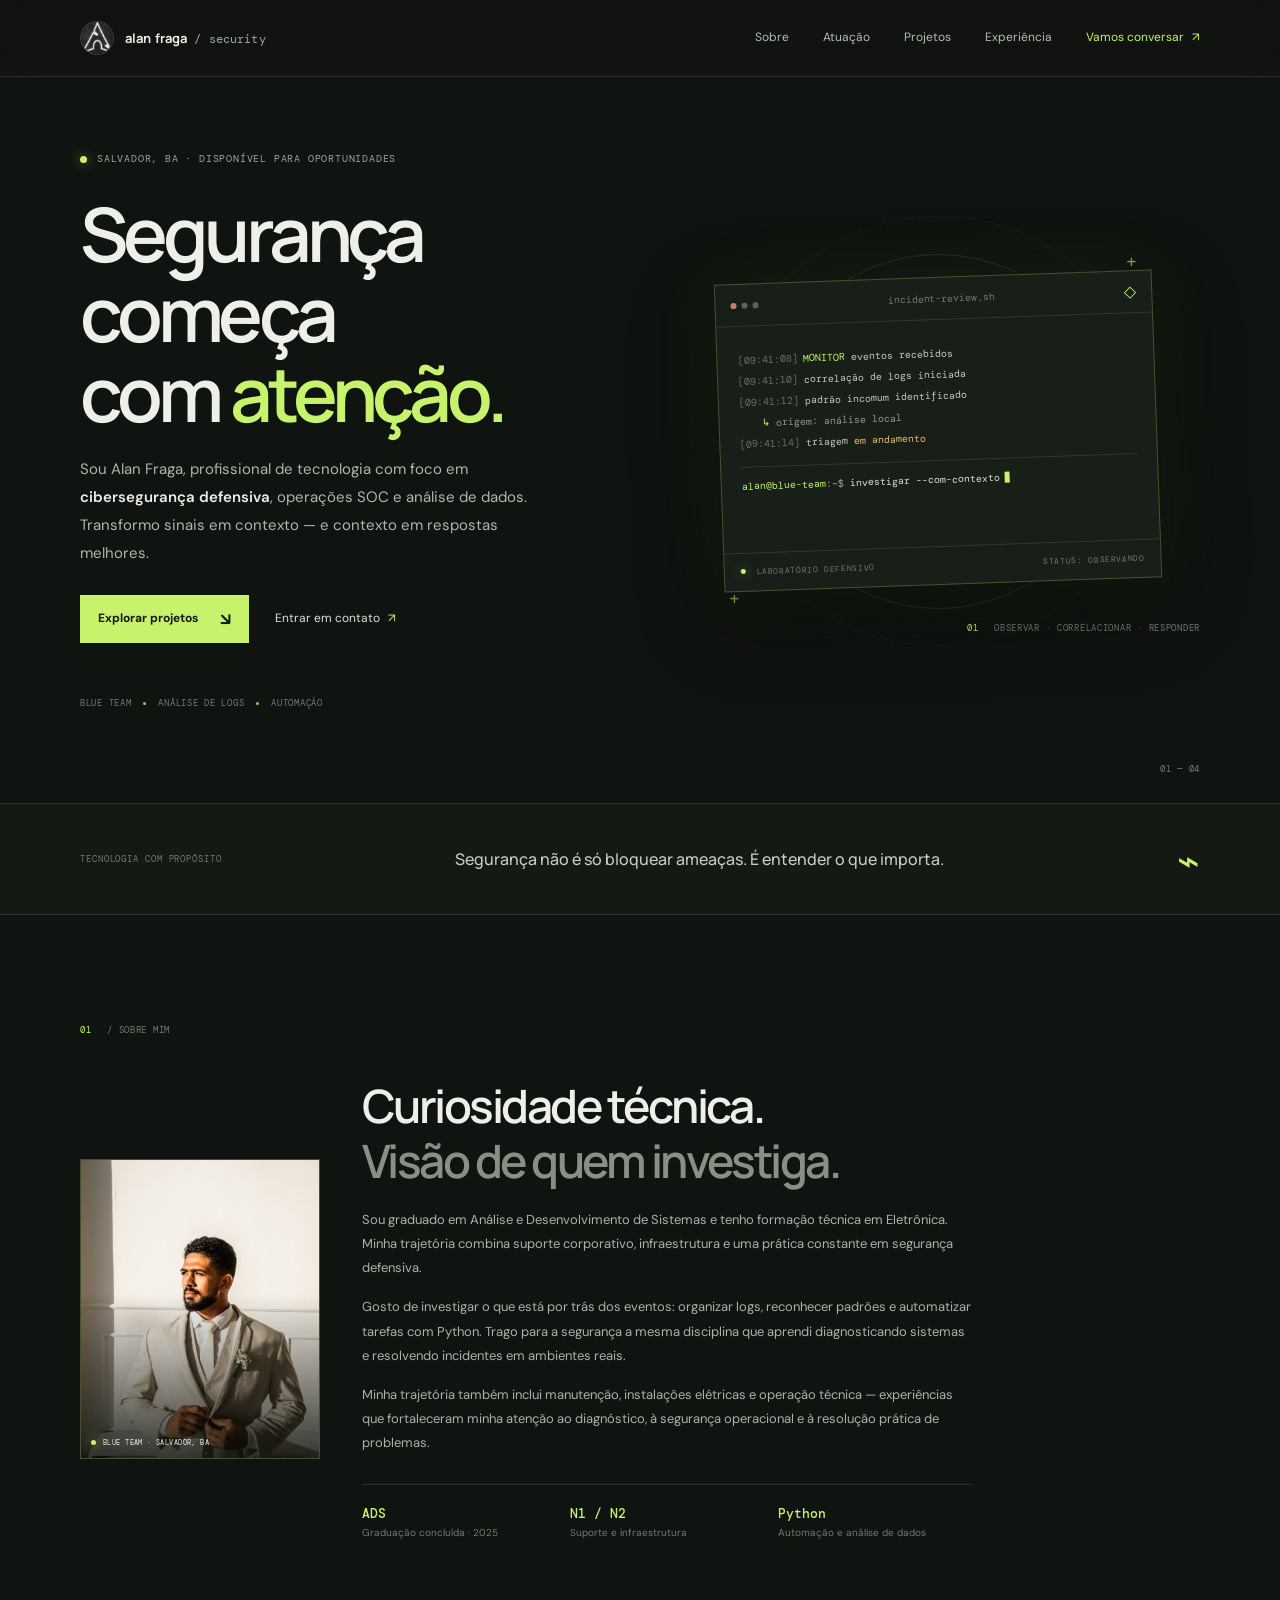
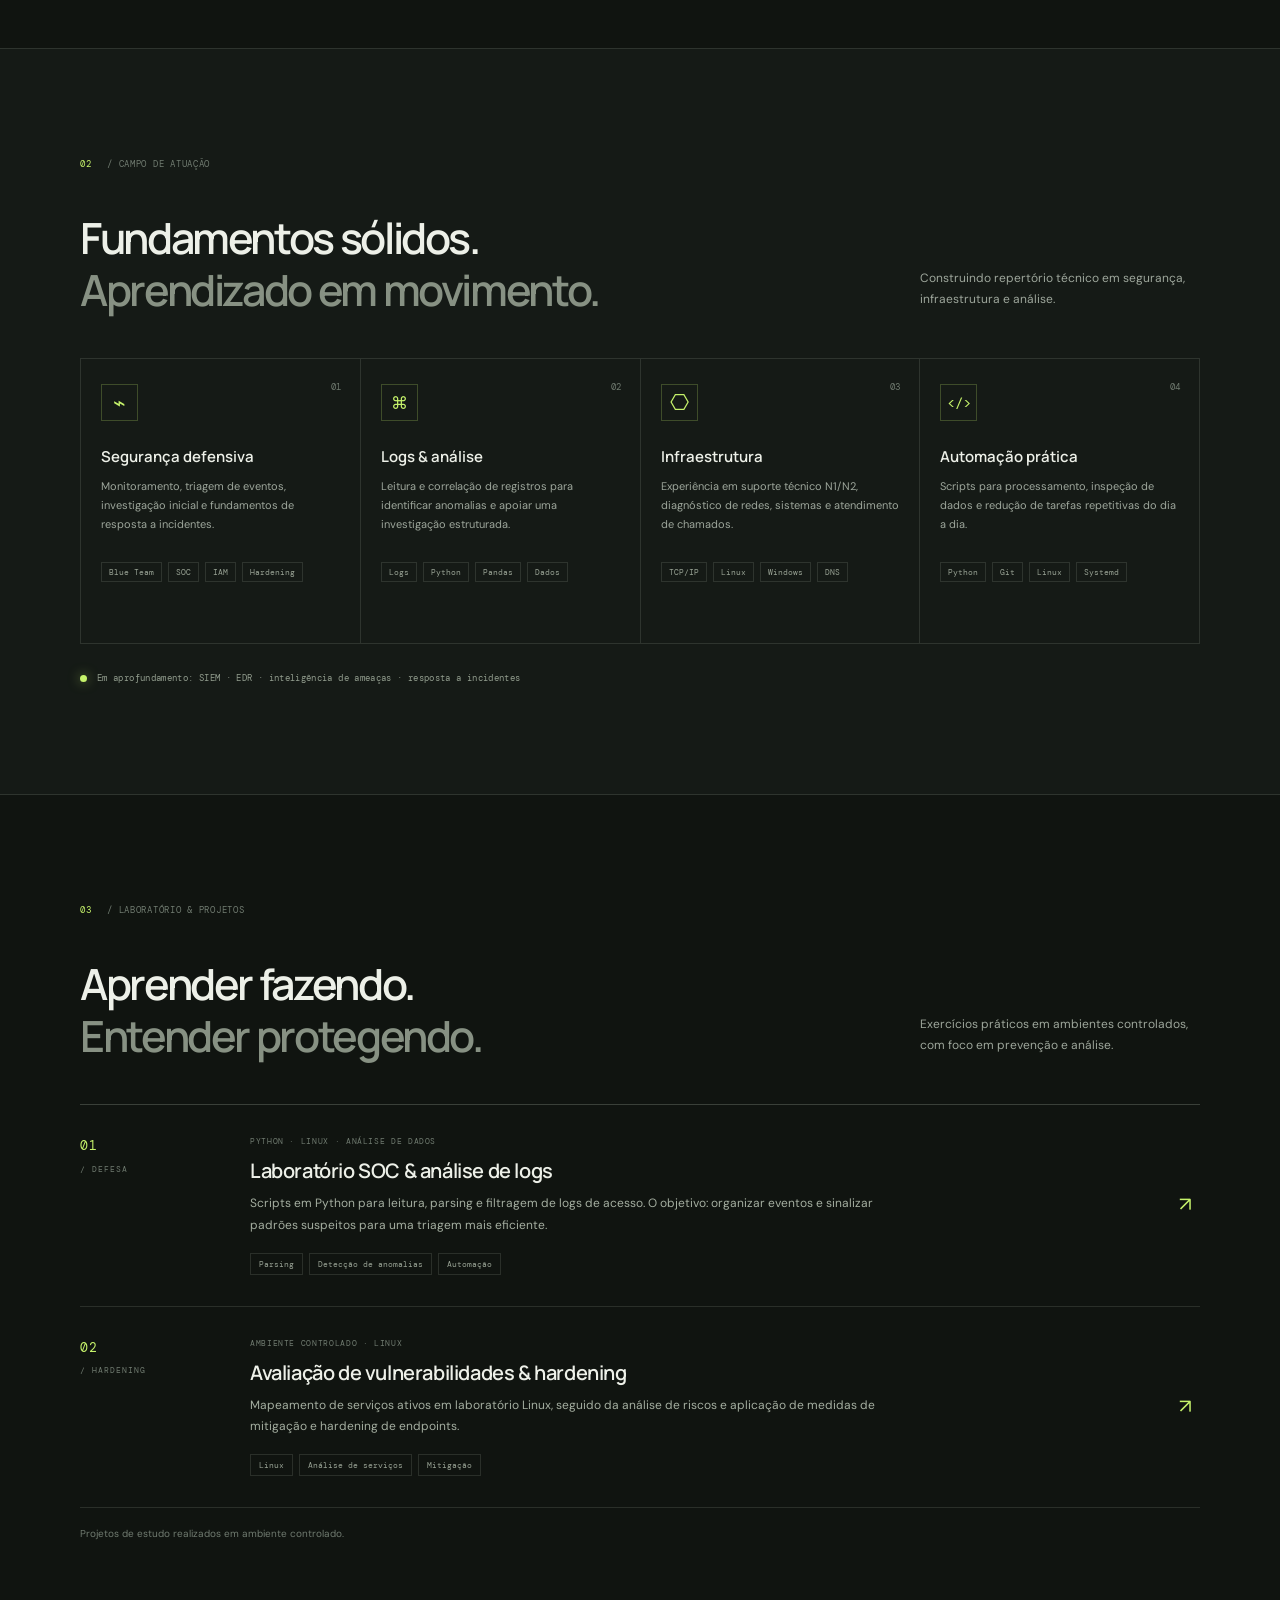
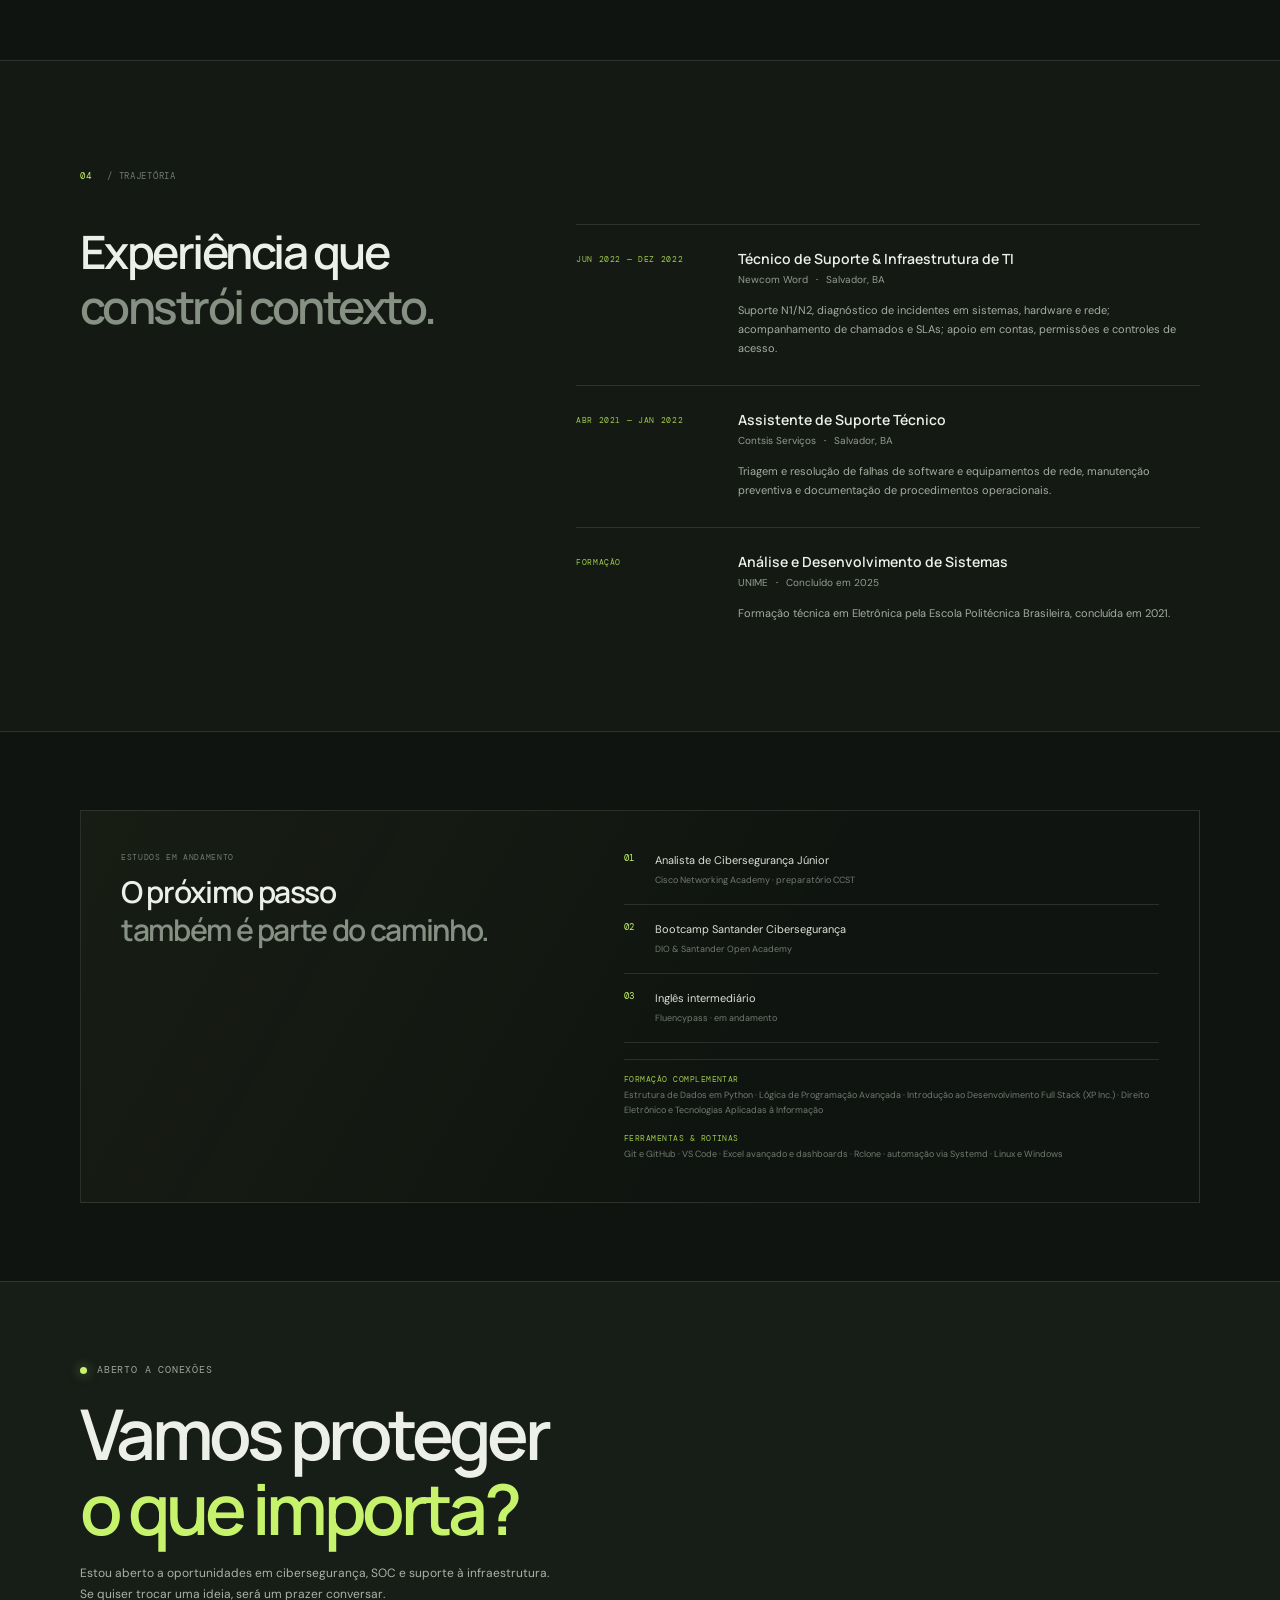
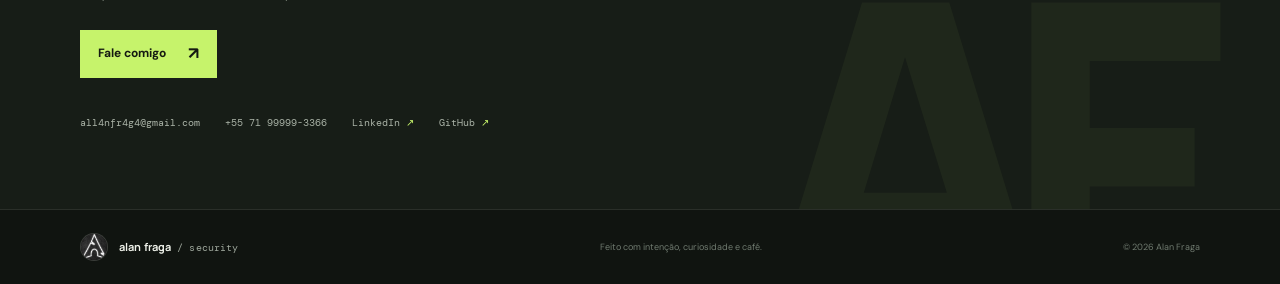
==== portfolio/index.html @ 0bc8e5f0 "Add JavaScript functionality for menu toggle and reveal animations; create new CSS styles for layout" ====
<!doctype html>
<html lang="pt-BR">
  <head>
    <meta name="google-site-verification" content="google630a943c3a848f7e.html" />
    <meta charset="utf-8" />
    <meta name="viewport" content="width=device-width, initial-scale=1" />
    <meta
      name="description"
      content="Portfólio de Alan Fraga — cibersegurança defensiva, operações SOC e análise de dados."
    />
    <meta name="theme-color" content="#101410" />
    <title>Alan Fraga — Cibersegurança & Blue Team</title>
    <link rel="preconnect" href="https://fonts.googleapis.com" />
    <link rel="preconnect" href="https://fonts.gstatic.com" crossorigin />
    <link
      href="https://fonts.googleapis.com/css2?family=DM+Mono:wght@400;500&family=DM+Sans:wght@400;500;600;700&family=Manrope:wght@400;500;600;700;800&display=swap"
      rel="stylesheet"
    />
    <link rel="stylesheet" href="styles.css" />
    <script src="script.js" defer></script>
  </head>
  <body>
    <a class="skip-link" href="#conteudo">Pular para o conteúdo</a>

    <header class="site-header">
      <nav class="nav shell" aria-label="Navegação principal">
        <a class="brand" href="#inicio" aria-label="Alan Fraga, início">
          <span class="brand-mark" aria-hidden="true"><img src="assets/arch-linux-mark.jpg" alt="" /></span>
          <span class="brand-name">alan fraga<span> / security</span></span>
        </a>
        <button class="menu-toggle" type="button" aria-expanded="false" aria-controls="nav-links">
          <span class="sr-only">Abrir menu</span>
          <span></span><span></span>
        </button>
        <div class="nav-links" id="nav-links">
          <a href="#sobre">Sobre</a>
          <a href="#atuacao">Atuação</a>
          <a href="#projetos">Projetos</a>
          <a href="#experiencia">Experiência</a>
          <a class="nav-contact" href="#contato">Vamos conversar <span aria-hidden="true">↗</span></a>
        </div>
      </nav>
    </header>

    <main id="conteudo">
      <section class="hero shell" id="inicio">
        <div class="hero-copy reveal">
          <p class="eyebrow"><span class="status-dot"></span> Salvador, BA · disponível para oportunidades</p>
          <h1>Segurança começa<br />com <span>atenção.</span></h1>
          <p class="hero-intro">
            Sou Alan Fraga, profissional de tecnologia com foco em <strong>cibersegurança defensiva</strong>,
            operações SOC e análise de dados. Transformo sinais em contexto — e contexto em respostas melhores.
          </p>
          <div class="hero-actions">
            <a class="button button-primary" href="#projetos">Explorar projetos <span aria-hidden="true">↘</span></a>
            <a class="text-link" href="mailto:all4nfr4g4@gmail.com">Entrar em contato <span aria-hidden="true">↗</span></a>
          </div>
          <div class="hero-meta" aria-label="Áreas de interesse">
            <span>BLUE TEAM</span><i></i><span>ANÁLISE DE LOGS</span><i></i><span>AUTOMAÇÃO</span>
          </div>
        </div>

        <div class="hero-visual reveal" role="img" aria-label="Painel ilustrativo de monitoramento de segurança">
          <div class="orbit orbit-one"></div>
          <div class="orbit orbit-two"></div>
          <div class="visual-cross cross-one">+</div>
          <div class="visual-cross cross-two">+</div>
          <div class="terminal-card">
            <div class="terminal-top">
              <span class="terminal-dots"><i></i><i></i><i></i></span>
              <span>incident-review.sh</span>
              <span class="terminal-lock" aria-hidden="true">◇</span>
            </div>
            <div class="terminal-body">
              <p><span class="terminal-muted">[09:41:08]</span> <span class="terminal-green">MONITOR</span> eventos recebidos</p>
              <p><span class="terminal-muted">[09:41:10]</span> correlação de logs iniciada</p>
              <p><span class="terminal-muted">[09:41:12]</span> padrão incomum identificado</p>
              <p class="terminal-indent"><span class="terminal-green">↳</span> origem: análise local</p>
              <p><span class="terminal-muted">[09:41:14]</span> triagem <span class="terminal-amber">em andamento</span></p>
              <div class="terminal-rule"></div>
              <p class="terminal-command"><span>alan@blue-team</span>:~$ <b>investigar --com-contexto</b><i class="cursor"></i></p>
            </div>
            <div class="terminal-foot">
              <span><i class="mini-pulse"></i> LABORATÓRIO DEFENSIVO</span>
              <span>STATUS: OBSERVANDO</span>
            </div>
          </div>
          <div class="visual-caption"><span>01</span> observar · correlacionar · responder</div>
        </div>
        <div class="hero-index" aria-hidden="true">01 — 04</div>
      </section>

      <section class="intro-strip">
        <div class="shell strip-inner">
          <p>TECNOLOGIA COM PROPÓSITO</p>
          <span>Segurança não é só bloquear ameaças.<br class="mobile-break" /> É entender o que importa.</span>
          <span class="strip-symbol" aria-hidden="true">⌁</span>
        </div>
      </section>

      <section class="section shell about-section" id="sobre">
        <div class="section-label reveal"><span>01</span> / SOBRE MIM</div>
        <div class="about-grid">
          <figure class="profile-photo reveal">
            <img src="assets/alan-fraga.jpg" alt="Alan Fraga em traje social" />
            <figcaption><span class="status-dot"></span> BLUE TEAM · SALVADOR, BA</figcaption>
          </figure>
          <div class="about-story">
            <h2 class="section-title reveal">Curiosidade técnica.<br /><span>Visão de quem investiga.</span></h2>
            <div class="about-copy reveal">
              <p>
                Sou graduado em Análise e Desenvolvimento de Sistemas e tenho formação técnica em Eletrônica.
                Minha trajetória combina suporte corporativo, infraestrutura e uma prática constante em segurança defensiva.
              </p>
              <p>
                Gosto de investigar o que está por trás dos eventos: organizar logs, reconhecer padrões e automatizar
                tarefas com Python. Trago para a segurança a mesma disciplina que aprendi diagnosticando sistemas
                e resolvendo incidentes em ambientes reais.
              </p>
              <p>
                Minha trajetória também inclui manutenção, instalações elétricas e operação técnica — experiências
                que fortaleceram minha atenção ao diagnóstico, à segurança operacional e à resolução prática de problemas.
              </p>
              <div class="about-facts">
                <div><strong>ADS</strong><span>Graduação concluída · 2025</span></div>
                <div><strong>N1 / N2</strong><span>Suporte e infraestrutura</span></div>
                <div><strong>Python</strong><span>Automação e análise de dados</span></div>
              </div>
            </div>
          </div>
        </div>
      </section>

      <section class="section expertise-section" id="atuacao">
        <div class="shell">
          <div class="section-label reveal"><span>02</span> / CAMPO DE ATUAÇÃO</div>
          <div class="section-heading-row">
            <h2 class="section-title reveal">Fundamentos sólidos.<br /><span>Aprendizado em movimento.</span></h2>
            <p class="section-aside reveal">Construindo repertório técnico em segurança, infraestrutura e análise.</p>
          </div>
          <div class="expertise-grid">
            <article class="expertise-card reveal">
              <span class="card-index">01</span>
              <div class="expertise-icon" aria-hidden="true">⌁</div>
              <h3>Segurança defensiva</h3>
              <p>Monitoramento, triagem de eventos, investigação inicial e fundamentos de resposta a incidentes.</p>
              <div class="tag-list"><span>Blue Team</span><span>SOC</span><span>IAM</span><span>Hardening</span></div>
            </article>
            <article class="expertise-card reveal">
              <span class="card-index">02</span>
              <div class="expertise-icon icon-chart" aria-hidden="true">⌘</div>
              <h3>Logs & análise</h3>
              <p>Leitura e correlação de registros para identificar anomalias e apoiar uma investigação estruturada.</p>
              <div class="tag-list"><span>Logs</span><span>Python</span><span>Pandas</span><span>Dados</span></div>
            </article>
            <article class="expertise-card reveal">
              <span class="card-index">03</span>
              <div class="expertise-icon icon-network" aria-hidden="true">⎔</div>
              <h3>Infraestrutura</h3>
              <p>Experiência em suporte técnico N1/N2, diagnóstico de redes, sistemas e atendimento de chamados.</p>
              <div class="tag-list"><span>TCP/IP</span><span>Linux</span><span>Windows</span><span>DNS</span></div>
            </article>
            <article class="expertise-card reveal">
              <span class="card-index">04</span>
              <div class="expertise-icon icon-code" aria-hidden="true">&lt;/&gt;</div>
              <h3>Automação prática</h3>
              <p>Scripts para processamento, inspeção de dados e redução de tarefas repetitivas do dia a dia.</p>
              <div class="tag-list"><span>Python</span><span>Git</span><span>Linux</span><span>Systemd</span></div>
            </article>
          </div>
          <p class="learning-note"><span class="status-dot"></span> Em aprofundamento: SIEM · EDR · inteligência de ameaças · resposta a incidentes</p>
        </div>
      </section>

      <section class="section shell projects-section" id="projetos">
        <div class="section-label reveal"><span>03</span> / LABORATÓRIO & PROJETOS</div>
        <div class="section-heading-row">
          <h2 class="section-title reveal">Aprender fazendo.<br /><span>Entender protegendo.</span></h2>
          <p class="section-aside reveal">Exercícios práticos em ambientes controlados, com foco em prevenção e análise.</p>
        </div>
        <div class="project-list">
          <article class="project-card reveal">
            <div class="project-number">01<span> / DEFESA</span></div>
            <div class="project-main">
              <p class="project-kicker">PYTHON · LINUX · ANÁLISE DE DADOS</p>
              <h3>Laboratório SOC & análise de logs</h3>
              <p>Scripts em Python para leitura, parsing e filtragem de logs de acesso. O objetivo: organizar eventos e sinalizar padrões suspeitos para uma triagem mais eficiente.</p>
              <div class="project-tags"><span>Parsing</span><span>Detecção de anomalias</span><span>Automação</span></div>
            </div>
            <div class="project-arrow" aria-hidden="true">↗</div>
          </article>
          <article class="project-card reveal">
            <div class="project-number">02<span> / HARDENING</span></div>
            <div class="project-main">
              <p class="project-kicker">AMBIENTE CONTROLADO · LINUX</p>
              <h3>Avaliação de vulnerabilidades & hardening</h3>
              <p>Mapeamento de serviços ativos em laboratório Linux, seguido da análise de riscos e aplicação de medidas de mitigação e hardening de endpoints.</p>
              <div class="project-tags"><span>Linux</span><span>Análise de serviços</span><span>Mitigação</span></div>
            </div>
            <div class="project-arrow" aria-hidden="true">↗</div>
          </article>
        </div>
        <p class="project-disclaimer">Projetos de estudo realizados em ambiente controlado.</p>
      </section>

      <section class="section experience-section" id="experiencia">
        <div class="shell">
          <div class="section-label reveal"><span>04</span> / TRAJETÓRIA</div>
          <div class="experience-grid">
            <h2 class="section-title reveal">Experiência que<br /><span>constrói contexto.</span></h2>
            <div class="timeline">
              <article class="timeline-item reveal">
                <div class="timeline-date">JUN 2022 — DEZ 2022</div>
                <div class="timeline-content">
                  <h3>Técnico de Suporte & Infraestrutura de TI</h3>
                  <p class="timeline-company">Newcom Word <span>·</span> Salvador, BA</p>
                  <p>Suporte N1/N2, diagnóstico de incidentes em sistemas, hardware e rede; acompanhamento de chamados e SLAs; apoio em contas, permissões e controles de acesso.</p>
                </div>
              </article>
              <article class="timeline-item reveal">
                <div class="timeline-date">ABR 2021 — JAN 2022</div>
                <div class="timeline-content">
                  <h3>Assistente de Suporte Técnico</h3>
                  <p class="timeline-company">Contsis Serviços <span>·</span> Salvador, BA</p>
                  <p>Triagem e resolução de falhas de software e equipamentos de rede, manutenção preventiva e documentação de procedimentos operacionais.</p>
                </div>
              </article>
              <article class="timeline-item timeline-education reveal">
                <div class="timeline-date">FORMAÇÃO</div>
                <div class="timeline-content">
                  <h3>Análise e Desenvolvimento de Sistemas</h3>
                  <p class="timeline-company">UNIME <span>·</span> Concluído em 2025</p>
                  <p>Formação técnica em Eletrônica pela Escola Politécnica Brasileira, concluída em 2021.</p>
                </div>
              </article>
            </div>
          </div>
        </div>
      </section>

      <section class="learning-section shell">
        <div class="learning-panel reveal">
          <div>
            <p class="project-kicker">ESTUDOS EM ANDAMENTO</p>
            <h2>O próximo passo<br /><span>também é parte do caminho.</span></h2>
          </div>
          <div class="learning-items">
            <p><span>01</span> Analista de Cibersegurança Júnior <small>Cisco Networking Academy · preparatório CCST</small></p>
            <p><span>02</span> Bootcamp Santander Cibersegurança <small>DIO & Santander Open Academy</small></p>
            <p><span>03</span> Inglês intermediário <small>Fluencypass · em andamento</small></p>
            <div class="study-extra">
              <p><strong>FORMAÇÃO COMPLEMENTAR</strong><small>Estrutura de Dados em Python · Lógica de Programação Avançada · Introdução ao Desenvolvimento Full Stack (XP Inc.) · Direito Eletrônico e Tecnologias Aplicadas à Informação</small></p>
              <p><strong>FERRAMENTAS & ROTINAS</strong><small>Git e GitHub · VS Code · Excel avançado e dashboards · Rclone · automação via Systemd · Linux e Windows</small></p>
            </div>
          </div>
        </div>
      </section>

      <section class="contact-section" id="contato">
        <div class="shell contact-content reveal">
          <p class="eyebrow"><span class="status-dot"></span> ABERTO A CONEXÕES</p>
          <h2>Vamos proteger<br /><span>o que importa?</span></h2>
          <p>Estou aberto a oportunidades em cibersegurança, SOC e suporte à infraestrutura. Se quiser trocar uma ideia, será um prazer conversar.</p>
          <a class="button button-primary" href="mailto:all4nfr4g4@gmail.com">Fale comigo <span aria-hidden="true">↗</span></a>
          <div class="contact-links">
            <a href="mailto:all4nfr4g4@gmail.com">all4nfr4g4@gmail.com</a>
            <a href="tel:+5571999993366">+55 71 99999-3366</a>
            <a href="https://www.linkedin.com/in/alan-fraga-46285b385/" target="_blank" rel="noreferrer">LinkedIn <span aria-hidden="true">↗</span></a>
            <a href="https://github.com/all4nfr4g4" target="_blank" rel="noreferrer">GitHub <span aria-hidden="true">↗</span></a>
          </div>
          <div class="contact-decoration" aria-hidden="true">AF<span>.</span></div>
        </div>
      </section>
    </main>

    <footer class="site-footer">
      <div class="shell footer-inner">
        <a class="brand footer-brand" href="#inicio"><span class="brand-mark" aria-hidden="true"><img src="assets/arch-linux-mark.jpg" alt="" /></span><span class="brand-name">alan fraga<span> / security</span></span></a>
        <p>Feito com intenção, curiosidade e café.</p>
        <p>© <span id="current-year">2026</span> Alan Fraga</p>
      </div>
    </footer>
  </body>
</html>
---- portfolio/styles.css ----
:root {
  color-scheme: dark;
  --bg: #101410;
  --bg-soft: #151a16;
  --surface: #1a201b;
  --surface-light: #202820;
  --line: rgba(226, 238, 219, 0.12);
  --line-strong: rgba(226, 238, 219, 0.2);
  --text: #edf0e8;
  --muted: #9da69b;
  --subtle: #707b70;
  --accent: #c6f36b;
  --accent-dark: #9dc94b;
  --mono: "DM Mono", monospace;
  --sans: "DM Sans", sans-serif;
  --display: "Manrope", sans-serif;
}

* { box-sizing: border-box; }
html { scroll-behavior: smooth; scroll-padding-top: 88px; }
body {
  margin: 0;
  background: var(--bg);
  color: var(--text);
  font-family: var(--sans);
  font-size: 15px;
  line-height: 1.65;
  -webkit-font-smoothing: antialiased;
}
::selection { color: var(--bg); background: var(--accent); }
a { color: inherit; text-decoration: none; }
button { font: inherit; }
.shell { width: min(1120px, calc(100% - 64px)); margin-inline: auto; }
.sr-only, .skip-link:not(:focus) {
  position: absolute;
  width: 1px;
  height: 1px;
  padding: 0;
  margin: -1px;
  overflow: hidden;
  clip: rect(0, 0, 0, 0);
  white-space: nowrap;
  border: 0;
}
.skip-link:focus {
  position: fixed;
  z-index: 20;
  top: 12px;
  left: 12px;
  padding: 10px 14px;
  color: var(--bg);
  background: var(--accent);
}
.site-header { position: sticky; z-index: 10; top: 0; background: rgba(16, 20, 16, .88); border-bottom: 1px solid var(--line); backdrop-filter: blur(18px); }
.nav { height: 76px; display: flex; align-items: center; justify-content: space-between; }
.brand { display: inline-flex; align-items: center; gap: 11px; }
.brand-mark { position: relative; display: block; width: 34px; height: 34px; overflow: hidden; border: 1px solid var(--line-strong); border-radius: 50%; background: #101010; }
.brand-mark img { position: absolute; top: 50%; left: 50%; width: 736px; max-width: none; height: auto; transform: translate(-50%, -50%) scale(.34); }
.brand-name { font: 700 13px var(--display); letter-spacing: .01em; }
.brand-name > span { color: var(--muted); font: 400 12px var(--mono); }
.nav-links { display: flex; align-items: center; gap: 34px; color: #b7beb3; font-size: 12px; }
.nav-links a { transition: color .2s ease; }
.nav-links a:hover, .nav-links a:focus-visible { color: var(--accent); }
.nav-links .nav-contact { color: var(--accent); }
.nav-contact span { margin-left: 5px; }
.menu-toggle { display: none; }

.hero { position: relative; min-height: 648px; display: grid; grid-template-columns: 1.02fr .98fr; align-items: center; gap: 52px; padding-block: 74px 92px; }
.hero-copy { position: relative; z-index: 1; }
.eyebrow, .section-label, .project-kicker, .hero-meta, .visual-caption, .project-number, .timeline-date, .learning-note, .terminal-foot {
  font-family: var(--mono);
  letter-spacing: .08em;
}
.eyebrow { display: flex; align-items: center; gap: 10px; color: var(--muted); font-size: 10px; text-transform: uppercase; }
.status-dot, .mini-pulse { width: 7px; height: 7px; display: inline-block; flex: 0 0 auto; border-radius: 50%; background: var(--accent); box-shadow: 0 0 12px rgba(198, 243, 107, .55); }
h1, h2, h3, p { margin-top: 0; }
.hero h1 { margin: 26px 0 22px; font: 600 clamp(48px, 6vw, 75px)/1.07 var(--display); letter-spacing: -.065em; }
.hero h1 > span, .section-title > span, .contact-content h2 > span, .learning-panel h2 > span { color: var(--accent); }
.hero-intro { max-width: 485px; margin-bottom: 28px; color: #aeb7aa; font-size: 15px; line-height: 1.85; }
.hero-intro strong { color: var(--text); font-weight: 600; }
.hero-actions { display: flex; align-items: center; gap: 26px; }
.button { display: inline-flex; align-items: center; justify-content: center; gap: 22px; min-height: 48px; padding: 0 18px; font-size: 12px; font-weight: 700; transition: background .2s ease, transform .2s ease; }
.button:hover { transform: translateY(-2px); }
.button-primary { color: #151a11; background: var(--accent); }
.button-primary:hover { background: #d3fa82; }
.button span { font-size: 17px; line-height: 1; }
.text-link { color: #dce2d8; font-size: 12px; }
.text-link span { margin-left: 5px; color: var(--accent); }
.hero-meta { display: flex; align-items: center; gap: 12px; margin-top: 53px; color: var(--subtle); font-size: 9px; }
.hero-meta i { width: 3px; height: 3px; background: var(--accent-dark); border-radius: 50%; }
.hero-visual { position: relative; display: grid; min-height: 410px; place-items: center; }
.hero-visual::before { position: absolute; width: 340px; height: 340px; content: ""; background: radial-gradient(circle, rgba(151, 196, 81, .1), transparent 68%); }
.orbit { position: absolute; border: 1px solid rgba(198, 243, 107, .11); border-radius: 50%; }
.orbit-one { width: 355px; height: 355px; }
.orbit-two { width: 430px; height: 430px; border-style: dashed; opacity: .6; }
.terminal-card { position: relative; z-index: 1; width: min(100%, 438px); overflow: hidden; border: 1px solid rgba(198, 243, 107, .25); background: rgba(24, 31, 24, .96); box-shadow: 0 25px 85px rgba(0, 0, 0, .35), 0 0 70px rgba(132, 180, 62, .08); transform: rotate(-2deg); }
.terminal-top { height: 42px; display: flex; align-items: center; justify-content: space-between; padding-inline: 15px; border-bottom: 1px solid var(--line); color: var(--subtle); font: 10px var(--mono); }
.terminal-dots { display: flex; gap: 5px; }
.terminal-dots i { width: 6px; height: 6px; border-radius: 50%; background: #5b6559; }
.terminal-dots i:first-child { background: #bc856b; }
.terminal-lock { color: var(--accent); font-size: 16px; }
.terminal-body { min-height: 226px; padding: 23px 20px 14px; color: #c2cbbf; font: 10px/2.1 var(--mono); }
.terminal-body p { margin: 0; }
.terminal-muted { color: #667366; }
.terminal-green { color: var(--accent); }
.terminal-amber { color: #e6bb75; }
.terminal-indent { padding-left: 22px; color: #8d9989; }
.terminal-rule { height: 1px; margin: 12px 0 8px; background: var(--line); }
.terminal-command { color: #9da99a; }
.terminal-command span { color: var(--accent); }
.terminal-command b { color: #d9e1d3; font-weight: 400; }
.cursor { display: inline-block; width: 5px; height: 11px; margin-left: 5px; vertical-align: -2px; background: var(--accent); animation: blink 1.2s steps(2) infinite; }
.terminal-foot { display: flex; justify-content: space-between; padding: 12px 16px; border-top: 1px solid var(--line); color: var(--subtle); font-size: 8px; }
.mini-pulse { width: 5px; height: 5px; margin-right: 5px; vertical-align: 1px; }
.visual-cross { position: absolute; color: var(--accent-dark); font: 18px var(--mono); opacity: .8; }
.cross-one { top: 24px; right: 12%; }
.cross-two { bottom: 25px; left: 10%; }
.visual-caption { position: absolute; right: 0; bottom: 0; color: var(--subtle); font-size: 9px; text-transform: uppercase; }
.visual-caption span { margin-right: 10px; color: var(--accent); }
.hero-index { position: absolute; right: 0; bottom: 28px; color: var(--subtle); font: 9px var(--mono); letter-spacing: .08em; }

.intro-strip { border-block: 1px solid var(--line); background: #141914; }
.strip-inner { min-height: 110px; display: flex; align-items: center; justify-content: space-between; gap: 20px; }
.strip-inner p { margin: 0; color: var(--subtle); font: 9px var(--mono); letter-spacing: .1em; }
.strip-inner > span:nth-child(2) { color: #c5cdc1; font: 500 16px/1.5 var(--display); }
.strip-symbol { color: var(--accent); font: 38px var(--display); }
.mobile-break { display: none; }
.section { padding-block: 108px; }
.section-label { margin-bottom: 40px; color: var(--subtle); font-size: 9px; }
.section-label span { margin-right: 10px; color: var(--accent); }
.about-grid { display: grid; grid-template-columns: 240px 1fr; align-items: center; gap: 26px 42px; }
.profile-photo { position: relative; aspect-ratio: 4 / 5; margin: 0; overflow: hidden; border: 1px solid rgba(198, 243, 107, .24); background: var(--surface); }
.profile-photo::after { position: absolute; inset: 45% 0 0; content: ""; background: linear-gradient(transparent, rgba(10, 14, 10, .82)); pointer-events: none; }
.profile-photo img { position: absolute; inset: 0; width: 100%; height: 100%; object-fit: cover; object-position: center 25%; }
.profile-photo figcaption { position: absolute; z-index: 1; right: 10px; bottom: 11px; left: 10px; display: flex; align-items: center; gap: 7px; color: #e4ebdf; font: 7px var(--mono); letter-spacing: .06em; }
.profile-photo .status-dot { width: 5px; height: 5px; }
.about-story .section-title { margin-bottom: 20px; }
.section-title { margin: 0; font: 600 clamp(31px, 4vw, 46px)/1.2 var(--display); letter-spacing: -.055em; }
.section-title > span { color: #879183; }
.about-copy { max-width: 610px; color: #aab3a7; font-size: 13px; line-height: 1.85; }
.about-copy p { margin-bottom: 15px; }
.about-facts { display: grid; grid-template-columns: repeat(3, 1fr); gap: 14px; margin-top: 29px; padding-top: 20px; border-top: 1px solid var(--line); }
.about-facts div { display: flex; flex-direction: column; gap: 4px; }
.about-facts strong { color: var(--accent); font: 500 13px var(--mono); }
.about-facts span { color: var(--subtle); font-size: 10px; line-height: 1.45; }

.expertise-section { background: var(--bg-soft); border-block: 1px solid var(--line); }
.section-heading-row { display: flex; align-items: end; justify-content: space-between; gap: 30px; margin-bottom: 43px; }
.section-heading-row .section-title { font-size: clamp(31px, 3.8vw, 43px); }
.section-aside { max-width: 280px; margin: 0 0 5px; color: var(--muted); font-size: 12px; line-height: 1.75; }
.expertise-grid { display: grid; grid-template-columns: repeat(4, 1fr); border-top: 1px solid var(--line); border-left: 1px solid var(--line); }
.expertise-card { position: relative; min-height: 285px; padding: 25px 20px 20px; border-right: 1px solid var(--line); border-bottom: 1px solid var(--line); transition: background .25s ease; }
.expertise-card:hover { background: rgba(198, 243, 107, .035); }
.card-index { position: absolute; top: 22px; right: 19px; color: var(--subtle); font: 9px var(--mono); }
.expertise-icon { width: 37px; height: 37px; display: grid; place-items: center; margin-bottom: 25px; border: 1px solid rgba(198, 243, 107, .23); color: var(--accent); font: 21px var(--mono); }
.icon-chart { font-size: 17px; }
.icon-network { font-size: 22px; }
.icon-code { font-size: 14px; }
.expertise-card h3 { margin-bottom: 10px; font: 600 15px var(--display); }
.expertise-card p { min-height: 67px; margin-bottom: 18px; color: var(--muted); font-size: 11px; line-height: 1.7; }
.tag-list, .project-tags { display: flex; flex-wrap: wrap; gap: 6px; }
.tag-list span, .project-tags span { padding: 4px 7px; border: 1px solid var(--line); color: #98a294; font: 8px var(--mono); }
.learning-note { display: flex; align-items: center; gap: 10px; margin: 27px 0 0; color: #929d8e; font-size: 9px; letter-spacing: .04em; }

.projects-section { padding-bottom: 118px; }
.project-list { border-top: 1px solid var(--line-strong); }
.project-card { display: grid; grid-template-columns: 145px 1fr 35px; gap: 25px; padding: 30px 8px 31px 0; border-bottom: 1px solid var(--line); transition: padding .25s ease, background .25s ease; }
.project-card:hover { padding-left: 10px; background: linear-gradient(90deg, rgba(198, 243, 107, .035), transparent 70%); }
.project-number { color: var(--accent); font-size: 13px; }
.project-number span { display: block; margin-top: 6px; color: var(--subtle); font-size: 8px; }
.project-main { max-width: 690px; }
.project-kicker { margin-bottom: 9px; color: var(--subtle); font-size: 8px; }
.project-main h3 { margin-bottom: 9px; font: 600 20px var(--display); letter-spacing: -.02em; }
.project-main > p:not(.project-kicker) { max-width: 660px; margin-bottom: 16px; color: #a4aea0; font-size: 12px; line-height: 1.8; }
.project-tags span { padding: 5px 8px; }
.project-arrow { align-self: center; justify-self: end; color: var(--accent); font-size: 20px; transition: transform .2s ease; }
.project-card:hover .project-arrow { transform: translate(3px, -3px); }
.project-disclaimer { margin: 18px 0 0; color: var(--subtle); font-size: 10px; }

.experience-section { background: #141914; border-block: 1px solid var(--line); }
.experience-grid { display: grid; grid-template-columns: .8fr 1.2fr; gap: 80px; }
.timeline { border-top: 1px solid var(--line); }
.timeline-item { display: grid; grid-template-columns: 142px 1fr; gap: 20px; padding: 24px 0 27px; border-bottom: 1px solid var(--line); }
.timeline-date { padding-top: 4px; color: var(--accent-dark); font-size: 8px; }
.timeline-content h3 { margin-bottom: 4px; font: 600 14px var(--display); }
.timeline-company { margin-bottom: 12px; color: #929d8e; font-size: 10px; }
.timeline-company span { margin-inline: 5px; color: var(--accent); }
.timeline-content > p:last-child { margin-bottom: 0; color: #a4aea0; font-size: 11px; line-height: 1.75; }
.timeline-education { padding-bottom: 0; border-bottom: 0; }

.learning-section { padding-block: 78px; }
.learning-panel { display: grid; grid-template-columns: .9fr 1.1fr; gap: 65px; padding: 40px; border: 1px solid var(--line); background: linear-gradient(120deg, rgba(198, 243, 107, .045), transparent 60%); }
.learning-panel h2 { margin: 0; font: 600 30px/1.25 var(--display); letter-spacing: -.045em; }
.learning-panel h2 > span { color: #879183; }
.learning-items > p { position: relative; margin: 0; padding: 0 0 16px 31px; border-bottom: 1px solid var(--line); color: #dbe1d6; font-size: 11px; }
.learning-items > p + p { padding-top: 15px; }
.learning-items > p > span { position: absolute; top: 1px; left: 0; color: var(--accent); font: 9px var(--mono); }
.learning-items > p + p > span { top: 16px; }
.learning-items small { display: block; margin-top: 4px; color: var(--subtle); font-size: 9px; }
.study-extra { display: grid; gap: 14px; margin-top: 16px; padding-top: 14px; border-top: 1px solid var(--line); }
.study-extra p { margin: 0; color: #aab3a7; font-size: 9px; line-height: 1.7; }
.study-extra strong { display: block; margin-bottom: 4px; color: var(--accent-dark); font: 8px var(--mono); letter-spacing: .06em; }
.study-extra small { margin: 0; font-size: 9px; }

.contact-section { position: relative; overflow: hidden; border-top: 1px solid var(--line); background: #171d17; }
.contact-content { position: relative; min-height: 475px; display: flex; flex-direction: column; align-items: flex-start; justify-content: center; padding-block: 80px; }
.contact-content .eyebrow { margin-bottom: 17px; }
.contact-content h2 { z-index: 1; margin: 0 0 16px; font: 600 clamp(45px, 6vw, 70px)/1.08 var(--display); letter-spacing: -.065em; }
.contact-content h2 > span { color: var(--accent); }
.contact-content > p:not(.eyebrow) { z-index: 1; max-width: 485px; margin-bottom: 24px; color: #aab3a7; font-size: 12px; line-height: 1.8; }
.contact-content .button { z-index: 1; }
.contact-links { z-index: 1; display: flex; flex-wrap: wrap; gap: 25px; margin-top: 38px; color: #aab3a7; font: 10px var(--mono); }
.contact-links a { transition: color .2s ease; }
.contact-links a:hover { color: var(--accent); }
.contact-links span { color: var(--accent); }
.contact-decoration { position: absolute; right: -15px; bottom: -132px; color: rgba(198, 243, 107, .045); font: 800 430px/.9 var(--display); letter-spacing: -.12em; pointer-events: none; }
.contact-decoration span { color: rgba(198, 243, 107, .13); }
.site-footer { border-top: 1px solid var(--line); }
.footer-inner { min-height: 74px; display: flex; align-items: center; justify-content: space-between; gap: 20px; }
.footer-brand .brand-mark { width: 28px; height: 28px; }
.footer-brand .brand-mark img { transform: translate(-50%, -50%) scale(.28); }
.footer-brand .brand-name { font-size: 11px; }
.footer-brand .brand-name > span { font-size: 10px; }
.footer-inner > p { margin: 0; color: var(--subtle); font-size: 9px; }

.js .reveal { opacity: 0; transform: translateY(14px); transition: opacity .65s ease, transform .65s ease; }
.js .reveal.is-visible { opacity: 1; transform: translateY(0); }
@keyframes blink { 50% { opacity: 0; } }

@media (max-width: 900px) {
  .shell { width: min(100% - 48px, 760px); }
  .hero { min-height: auto; grid-template-columns: 1fr; gap: 34px; padding-block: 82px 76px; }
  .hero-copy { max-width: 650px; }
  .hero-visual { min-height: 385px; }
  .hero-index { bottom: 18px; }
  .about-grid { grid-template-columns: 155px 1fr; gap: 26px; }
  .profile-photo { min-height: 0; }
  .about-copy { max-width: none; }
  .expertise-grid { grid-template-columns: repeat(2, 1fr); }
  .expertise-card { min-height: 250px; }
  .experience-grid { grid-template-columns: 1fr; gap: 36px; }
  .learning-panel { gap: 35px; }
}
@media (max-width: 620px) {
  html { scroll-padding-top: 70px; }
  .shell { width: calc(100% - 40px); }
  .nav { height: 66px; }
  .menu-toggle { width: 38px; height: 38px; display: flex; flex-direction: column; align-items: center; justify-content: center; gap: 5px; border: 1px solid var(--line-strong); background: transparent; color: var(--text); }
  .menu-toggle span:not(.sr-only) { width: 15px; height: 1px; background: var(--accent); transition: transform .2s ease; }
  .menu-toggle[aria-expanded="true"] span:nth-last-child(2) { transform: translateY(3px) rotate(45deg); }
  .menu-toggle[aria-expanded="true"] span:last-child { transform: translateY(-3px) rotate(-45deg); }
  .nav-links { position: absolute; top: 65px; right: 0; left: 0; display: none; flex-direction: column; align-items: stretch; gap: 0; padding: 8px 20px 16px; border-bottom: 1px solid var(--line); background: #121712; }
  .nav-links.is-open { display: flex; }
  .nav-links a { padding: 12px 0; border-bottom: 1px solid var(--line); }
  .nav-links a:last-child { border-bottom: 0; }
  .hero { gap: 16px; padding-block: 62px 65px; }
  .eyebrow { font-size: 8px; }
  .hero h1 { margin-top: 22px; font-size: clamp(49px, 14vw, 68px); }
  .hero-intro { font-size: 13px; }
  .hero-actions { gap: 18px; }
  .button { gap: 13px; min-height: 45px; padding-inline: 13px; font-size: 10px; }
  .text-link { font-size: 10px; }
  .hero-meta { flex-wrap: wrap; gap: 8px; margin-top: 36px; font-size: 8px; }
  .hero-visual { min-height: 330px; margin-inline: -5px; }
  .orbit-one { width: 285px; height: 285px; }
  .orbit-two { width: 335px; height: 335px; }
  .terminal-card { width: 100%; transform: rotate(-1deg); }
  .terminal-body { min-height: 205px; padding-inline: 13px; font-size: 8px; }
  .terminal-foot { font-size: 7px; }
  .visual-caption { bottom: -15px; font-size: 7px; }
  .hero-index { right: 0; bottom: -35px; }
  .strip-inner { min-height: 100px; }
  .strip-inner p { max-width: 85px; font-size: 8px; }
  .strip-inner > span:nth-child(2) { font-size: 12px; }
  .strip-symbol { font-size: 28px; }
  .mobile-break { display: initial; }
  .section { padding-block: 75px; }
  .section-label { margin-bottom: 28px; }
  .about-grid { grid-template-columns: 1fr; gap: 24px; }
  .profile-photo { width: min(100%, 245px); justify-self: center; }
  .section-title, .section-heading-row .section-title { font-size: 32px; }
  .about-copy { font-size: 12px; }
  .about-facts { gap: 8px; }
  .about-facts span { font-size: 9px; }
  .section-heading-row { align-items: flex-start; flex-direction: column; gap: 14px; margin-bottom: 29px; }
  .section-aside { max-width: 330px; margin: 0; font-size: 11px; }
  .expertise-grid { grid-template-columns: 1fr; }
  .expertise-card { min-height: unset; padding: 22px 18px; }
  .expertise-icon { margin-bottom: 17px; }
  .expertise-card p { min-height: unset; margin-bottom: 15px; }
  .learning-note { align-items: flex-start; font-size: 8px; line-height: 1.7; }
  .projects-section { padding-bottom: 78px; }
  .project-card { grid-template-columns: 1fr 25px; gap: 10px; padding-block: 22px; }
  .project-number { grid-column: 1; font-size: 11px; }
  .project-number span { display: inline; margin-left: 5px; }
  .project-main { grid-column: 1; grid-row: 2; }
  .project-arrow { grid-column: 2; grid-row: 1; }
  .project-main h3 { font-size: 17px; }
  .project-main > p:not(.project-kicker) { font-size: 11px; }
  .timeline-item { grid-template-columns: 1fr; gap: 8px; padding-block: 20px; }
  .timeline-date { font-size: 8px; }
  .learning-section { padding-block: 50px; }
  .learning-panel { grid-template-columns: 1fr; gap: 27px; padding: 25px 19px; }
  .learning-panel h2 { font-size: 25px; }
  .contact-content { min-height: 460px; padding-block: 70px; }
  .contact-content h2 { font-size: clamp(48px, 13vw, 64px); }
  .contact-content > p:not(.eyebrow) { font-size: 11px; }
  .contact-links { gap: 14px 20px; font-size: 9px; }
  .contact-decoration { right: -25px; bottom: -79px; font-size: 280px; }
  .footer-inner { min-height: 110px; flex-wrap: wrap; justify-content: space-between; padding-block: 16px; }
  .footer-inner > p:nth-child(2) { display: none; }
}
@media (prefers-reduced-motion: reduce) {
  *, *::before, *::after { scroll-behavior: auto !important; animation-duration: .01ms !important; animation-iteration-count: 1 !important; transition-duration: .01ms !important; }
  .js .reveal { opacity: 1; transform: none; }
}
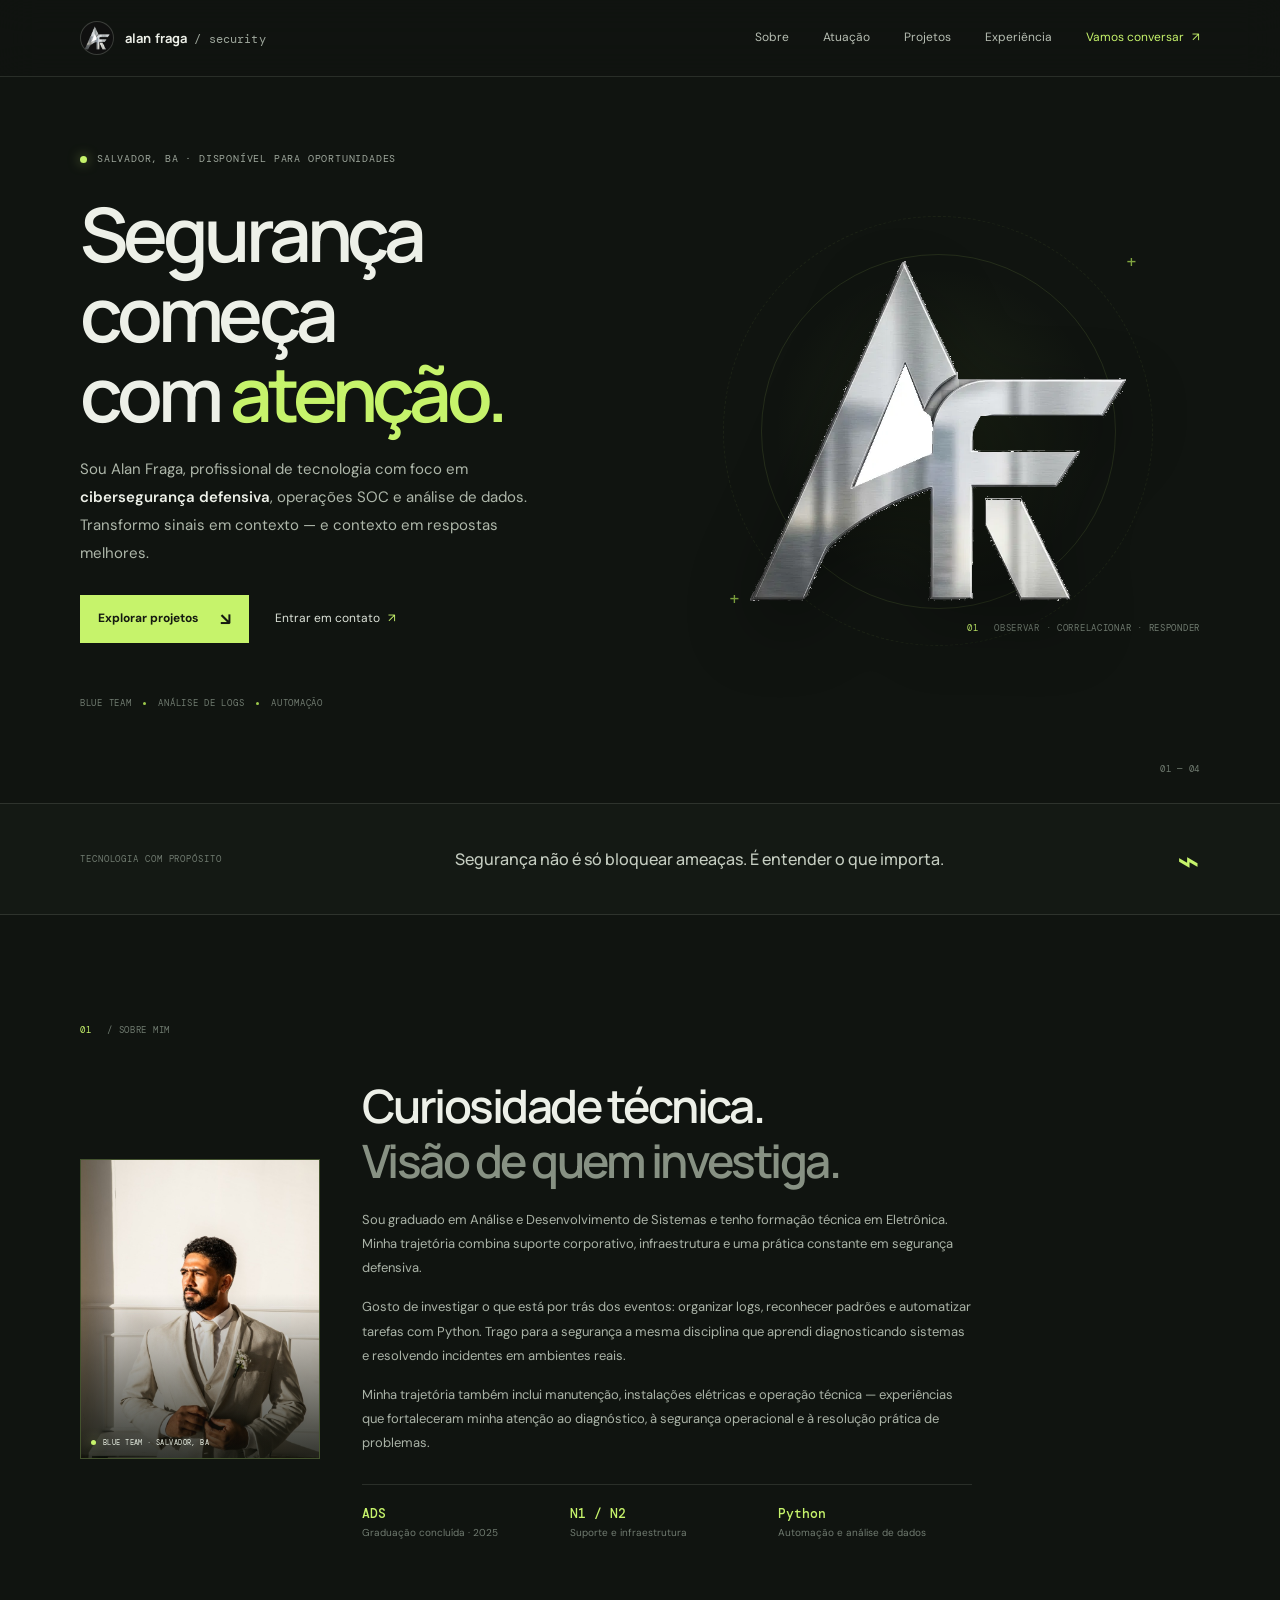
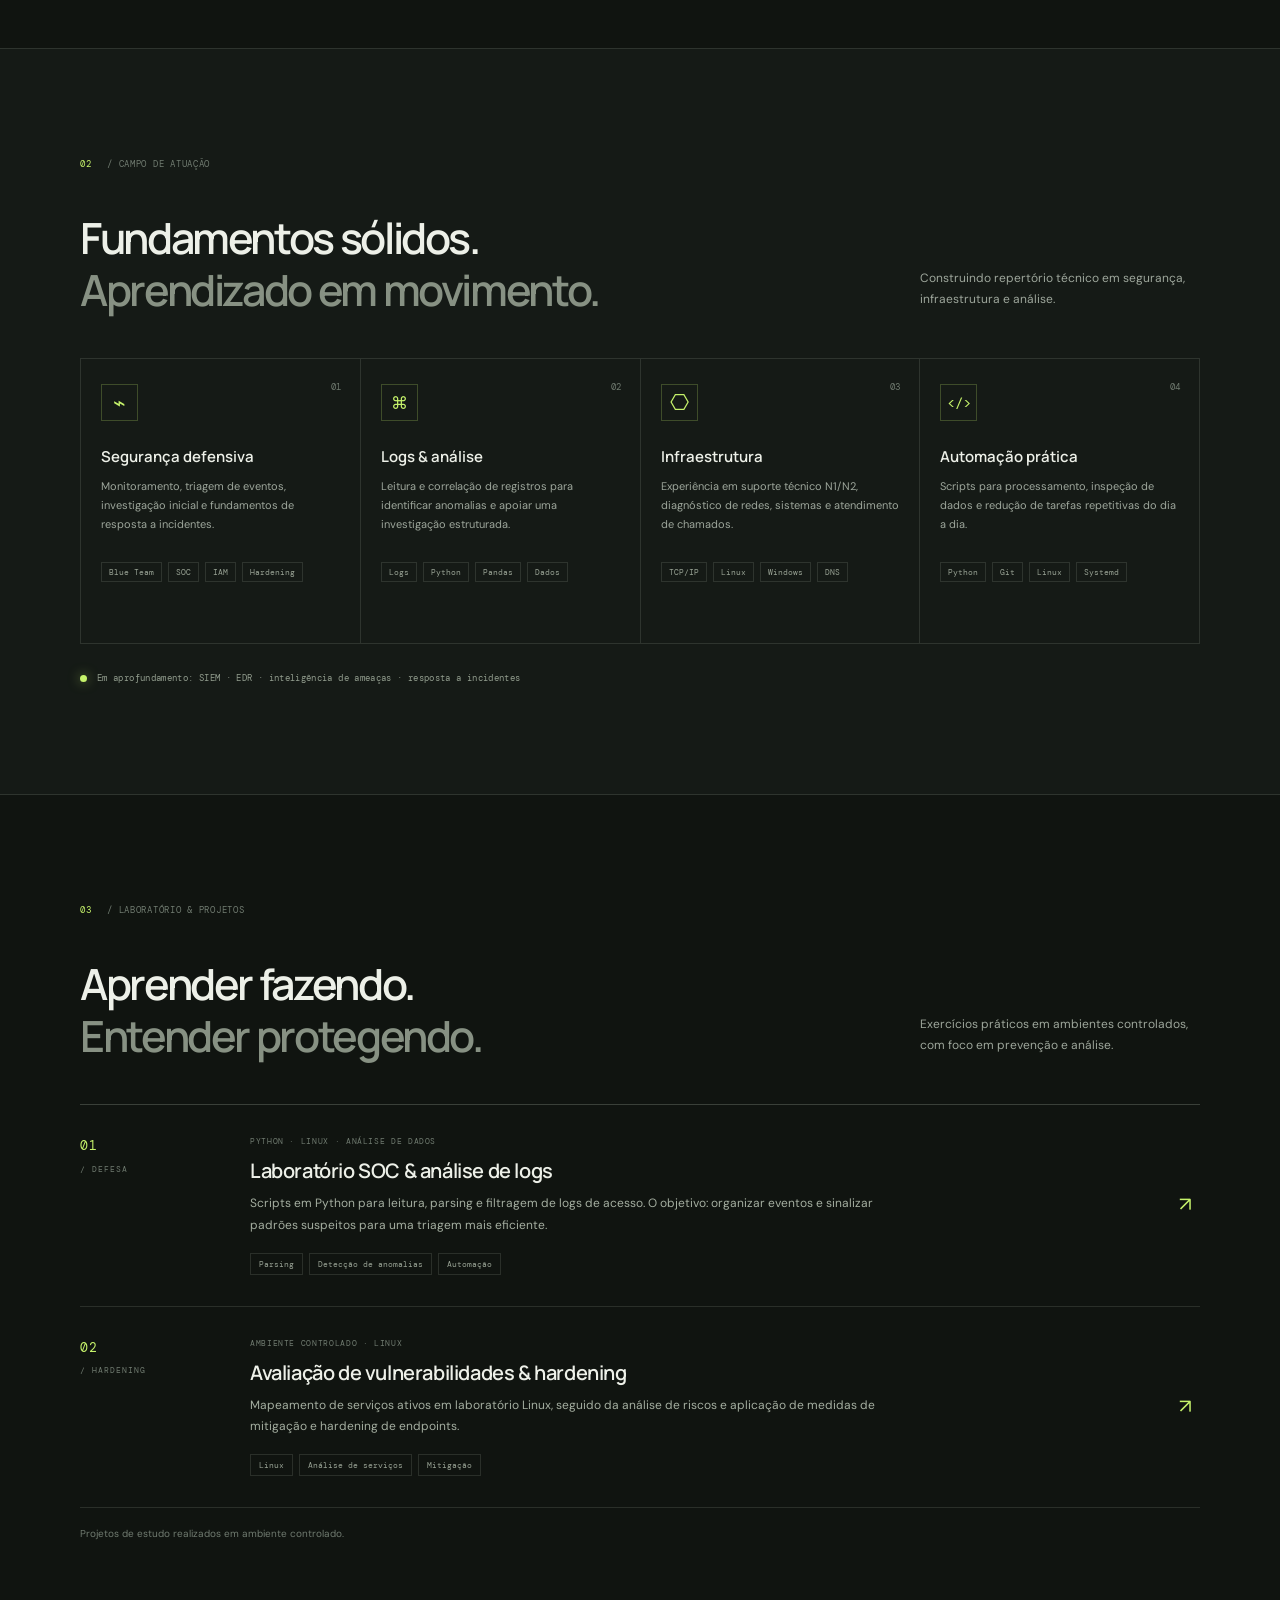
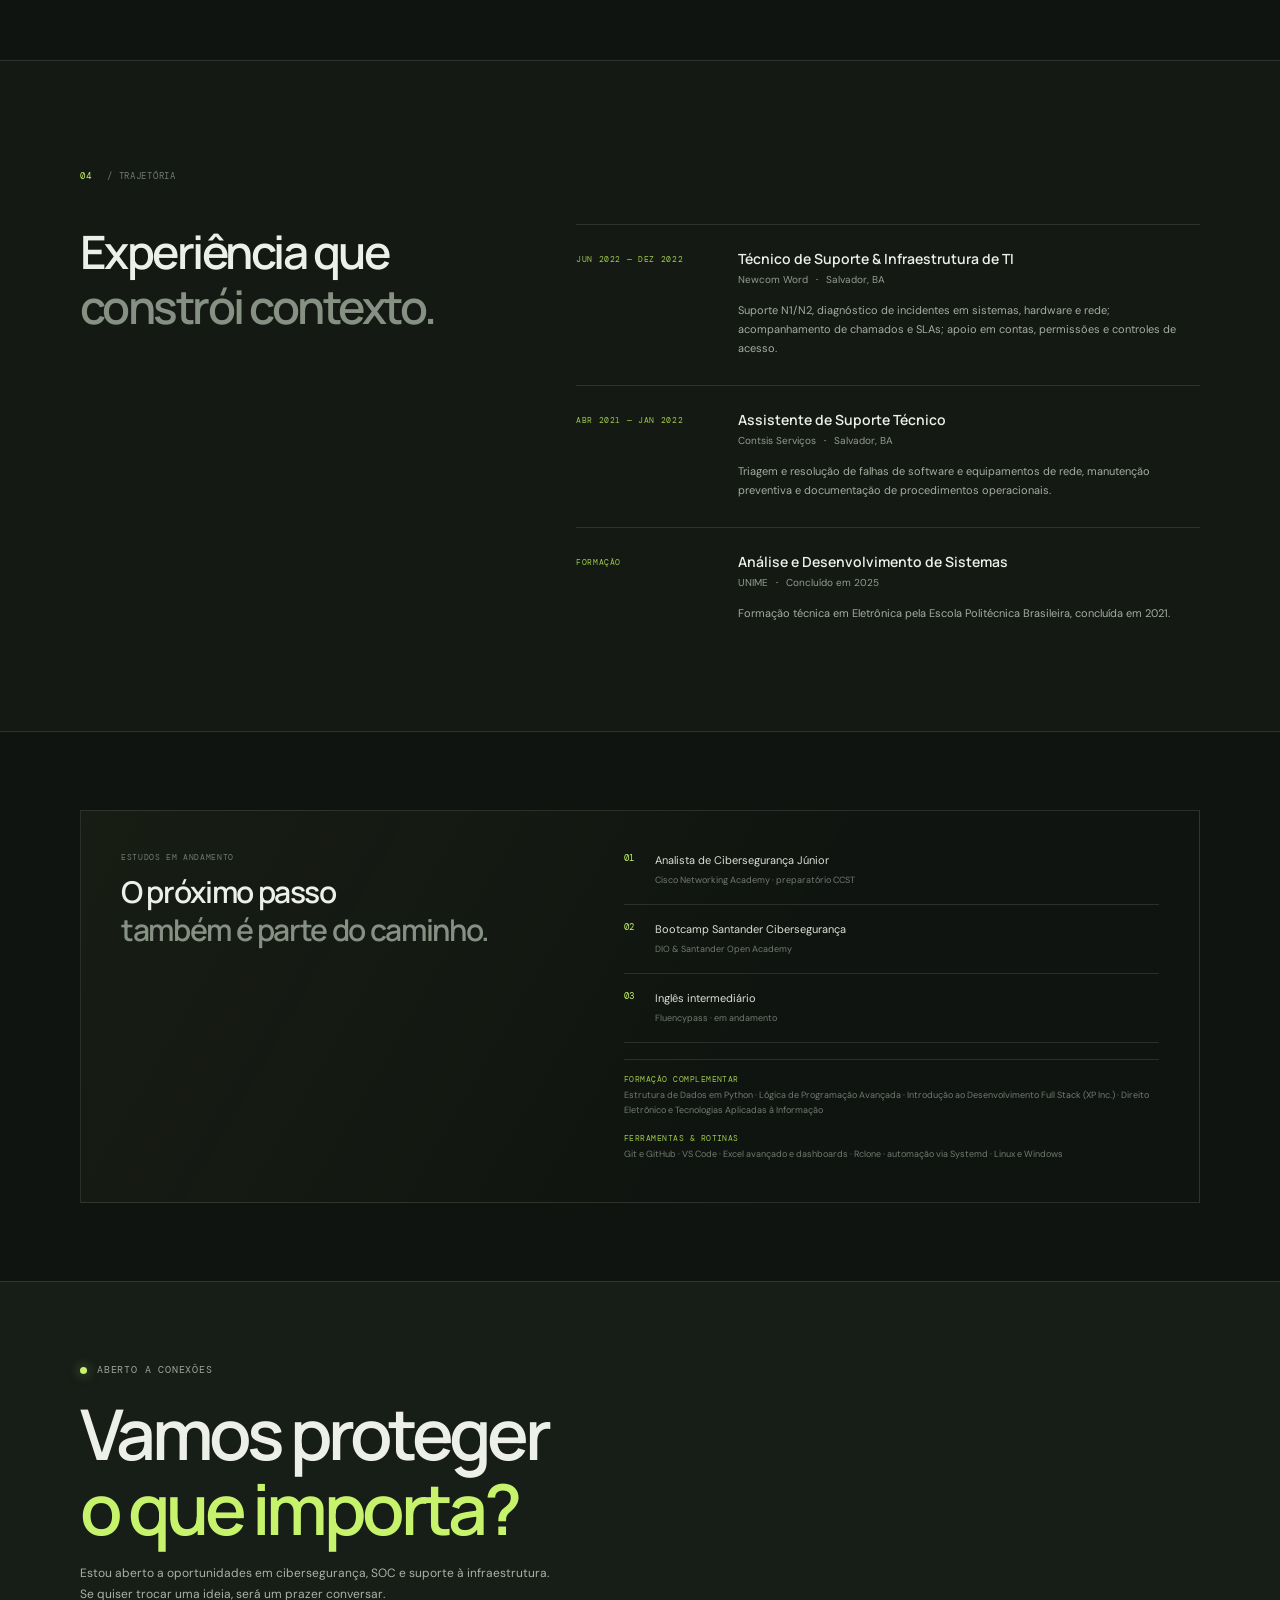
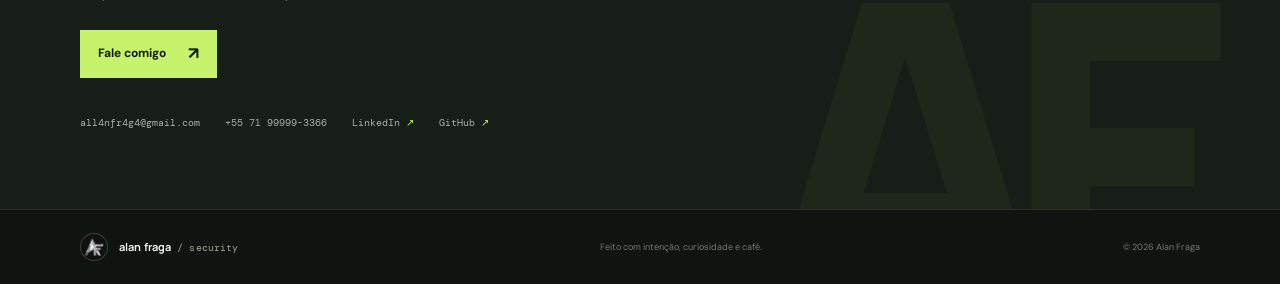
==== commit 40443a9d: "Refactor code structure for improved readability and maintainability" ====
--- a/portfolio/index.html
+++ b/portfolio/index.html
@@ -1,7 +1,7 @@
 <!doctype html>
 <html lang="pt-BR">
   <head>
-    <meta name="google-site-verification" content="google630a943c3a848f7e.html" />
+    <meta name="google-site-verification" content="bKGpLpm7BpM-RnUFMZXhMSySsXgAoO-JBZAeF-vgpZw" />
     <meta charset="utf-8" />
     <meta name="viewport" content="width=device-width, initial-scale=1" />
     <meta
@@ -25,7 +25,7 @@
     <header class="site-header">
       <nav class="nav shell" aria-label="Navegação principal">
         <a class="brand" href="#inicio" aria-label="Alan Fraga, início">
-          <span class="brand-mark" aria-hidden="true"><img src="assets/arch-linux-mark.jpg" alt="" /></span>
+          <span class="brand-mark" aria-hidden="true"><img src="assets/alan-fraga-logo.png" alt="" /></span>
           <span class="brand-name">alan fraga<span> / security</span></span>
         </a>
         <button class="menu-toggle" type="button" aria-expanded="false" aria-controls="nav-links">
@@ -60,31 +60,12 @@
           </div>
         </div>
 
-        <div class="hero-visual reveal" role="img" aria-label="Painel ilustrativo de monitoramento de segurança">
+        <div class="hero-visual reveal" role="img" aria-label="Monograma AF de Alan Fraga">
           <div class="orbit orbit-one"></div>
           <div class="orbit orbit-two"></div>
           <div class="visual-cross cross-one">+</div>
           <div class="visual-cross cross-two">+</div>
-          <div class="terminal-card">
-            <div class="terminal-top">
-              <span class="terminal-dots"><i></i><i></i><i></i></span>
-              <span>incident-review.sh</span>
-              <span class="terminal-lock" aria-hidden="true">◇</span>
-            </div>
-            <div class="terminal-body">
-              <p><span class="terminal-muted">[09:41:08]</span> <span class="terminal-green">MONITOR</span> eventos recebidos</p>
-              <p><span class="terminal-muted">[09:41:10]</span> correlação de logs iniciada</p>
-              <p><span class="terminal-muted">[09:41:12]</span> padrão incomum identificado</p>
-              <p class="terminal-indent"><span class="terminal-green">↳</span> origem: análise local</p>
-              <p><span class="terminal-muted">[09:41:14]</span> triagem <span class="terminal-amber">em andamento</span></p>
-              <div class="terminal-rule"></div>
-              <p class="terminal-command"><span>alan@blue-team</span>:~$ <b>investigar --com-contexto</b><i class="cursor"></i></p>
-            </div>
-            <div class="terminal-foot">
-              <span><i class="mini-pulse"></i> LABORATÓRIO DEFENSIVO</span>
-              <span>STATUS: OBSERVANDO</span>
-            </div>
-          </div>
+          <img class="hero-logo" src="assets/alan-fraga-logo.png" alt="" />
           <div class="visual-caption"><span>01</span> observar · correlacionar · responder</div>
         </div>
         <div class="hero-index" aria-hidden="true">01 — 04</div>
@@ -275,7 +256,7 @@
 
     <footer class="site-footer">
       <div class="shell footer-inner">
-        <a class="brand footer-brand" href="#inicio"><span class="brand-mark" aria-hidden="true"><img src="assets/arch-linux-mark.jpg" alt="" /></span><span class="brand-name">alan fraga<span> / security</span></span></a>
+        <a class="brand footer-brand" href="#inicio"><span class="brand-mark" aria-hidden="true"><img src="assets/alan-fraga-logo.png" alt="" /></span><span class="brand-name">alan fraga<span> / security</span></span></a>
         <p>Feito com intenção, curiosidade e café.</p>
         <p>© <span id="current-year">2026</span> Alan Fraga</p>
       </div>
--- a/portfolio/styles.css
+++ b/portfolio/styles.css
@@ -55,7 +55,7 @@
 .nav { height: 76px; display: flex; align-items: center; justify-content: space-between; }
 .brand { display: inline-flex; align-items: center; gap: 11px; }
 .brand-mark { position: relative; display: block; width: 34px; height: 34px; overflow: hidden; border: 1px solid var(--line-strong); border-radius: 50%; background: #101010; }
-.brand-mark img { position: absolute; top: 50%; left: 50%; width: 736px; max-width: none; height: auto; transform: translate(-50%, -50%) scale(.34); }
+.brand-mark img { position: absolute; inset: 3px; width: calc(100% - 6px); height: calc(100% - 6px); object-fit: contain; }
 .brand-name { font: 700 13px var(--display); letter-spacing: .01em; }
 .brand-name > span { color: var(--muted); font: 400 12px var(--mono); }
 .nav-links { display: flex; align-items: center; gap: 34px; color: #b7beb3; font-size: 12px; }
@@ -90,6 +90,7 @@
 .hero-meta i { width: 3px; height: 3px; background: var(--accent-dark); border-radius: 50%; }
 .hero-visual { position: relative; display: grid; min-height: 410px; place-items: center; }
 .hero-visual::before { position: absolute; width: 340px; height: 340px; content: ""; background: radial-gradient(circle, rgba(151, 196, 81, .1), transparent 68%); }
+.hero-logo { position: relative; z-index: 1; width: min(82%, 390px); max-height: 390px; object-fit: contain; filter: drop-shadow(0 24px 35px rgba(0, 0, 0, .38)); }
 .orbit { position: absolute; border: 1px solid rgba(198, 243, 107, .11); border-radius: 50%; }
 .orbit-one { width: 355px; height: 355px; }
 .orbit-two { width: 430px; height: 430px; border-style: dashed; opacity: .6; }
@@ -218,7 +219,6 @@
 .site-footer { border-top: 1px solid var(--line); }
 .footer-inner { min-height: 74px; display: flex; align-items: center; justify-content: space-between; gap: 20px; }
 .footer-brand .brand-mark { width: 28px; height: 28px; }
-.footer-brand .brand-mark img { transform: translate(-50%, -50%) scale(.28); }
 .footer-brand .brand-name { font-size: 11px; }
 .footer-brand .brand-name > span { font-size: 10px; }
 .footer-inner > p { margin: 0; color: var(--subtle); font-size: 9px; }
